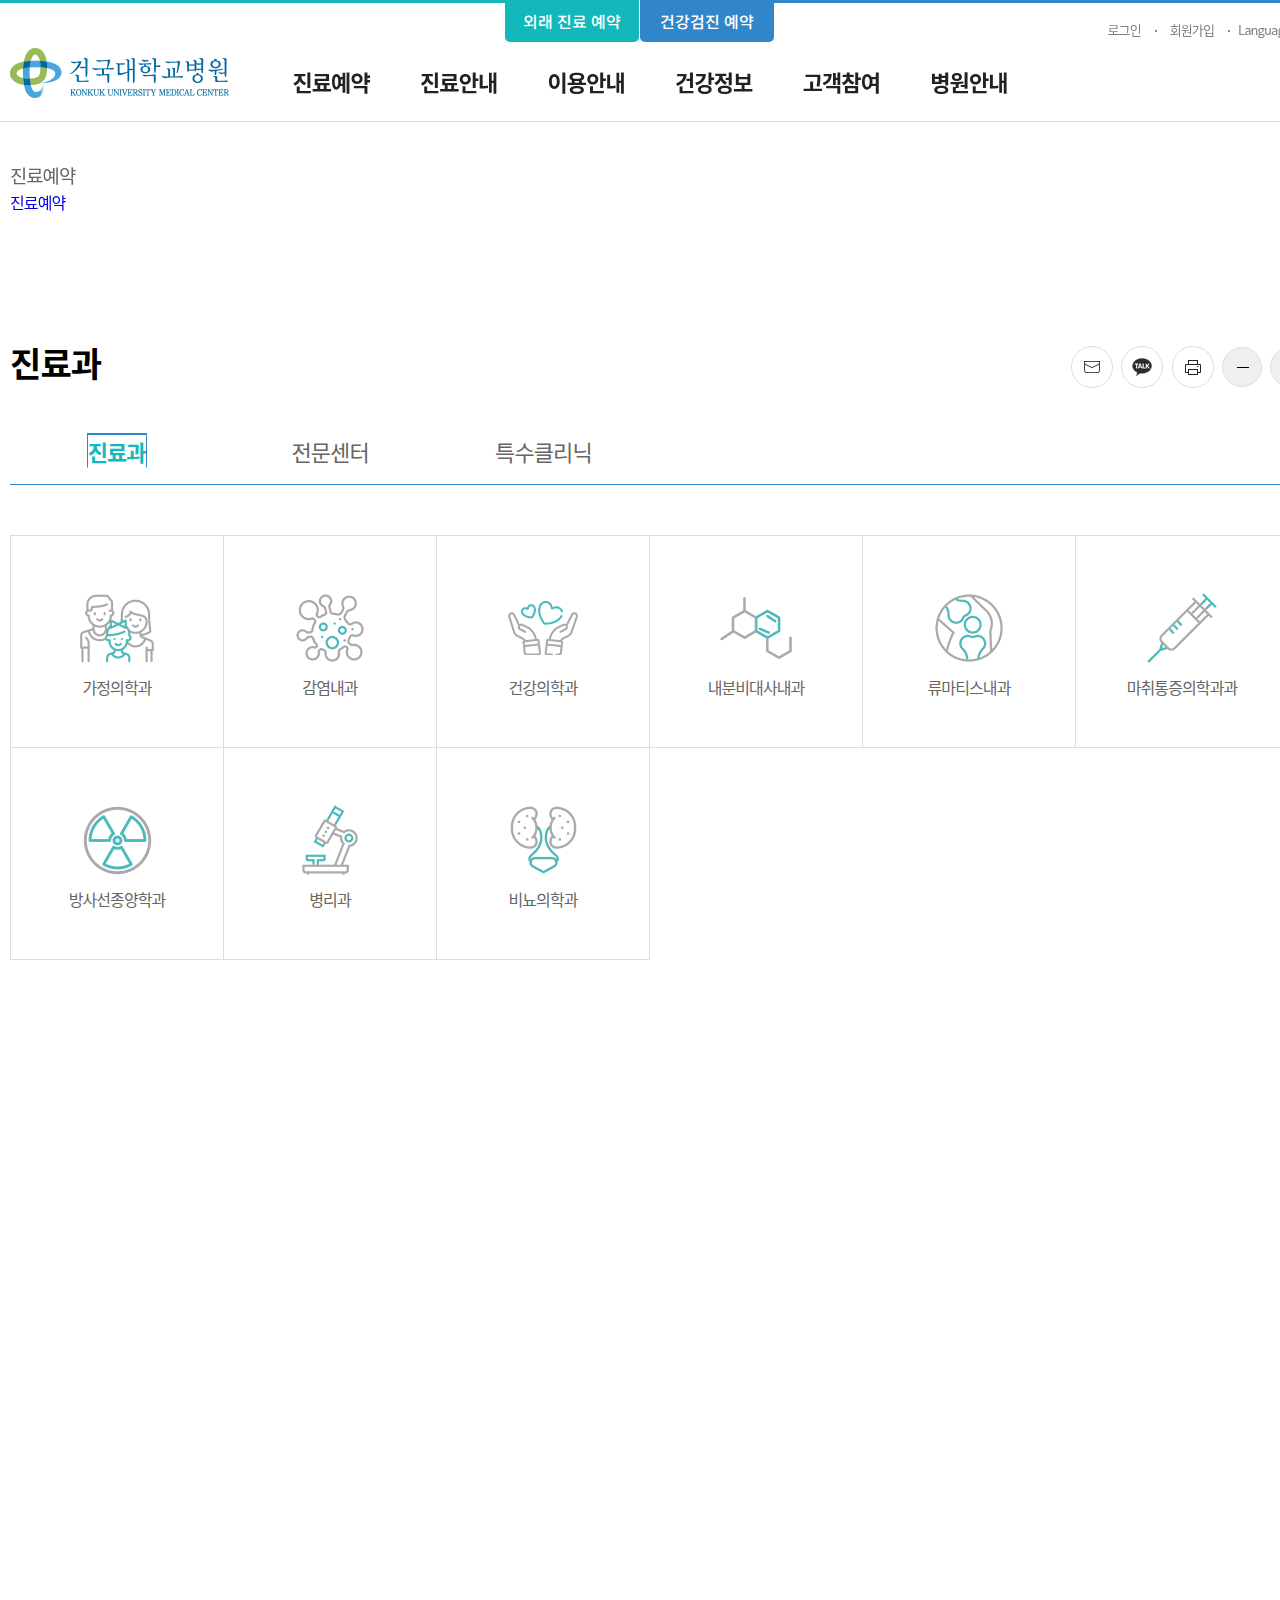
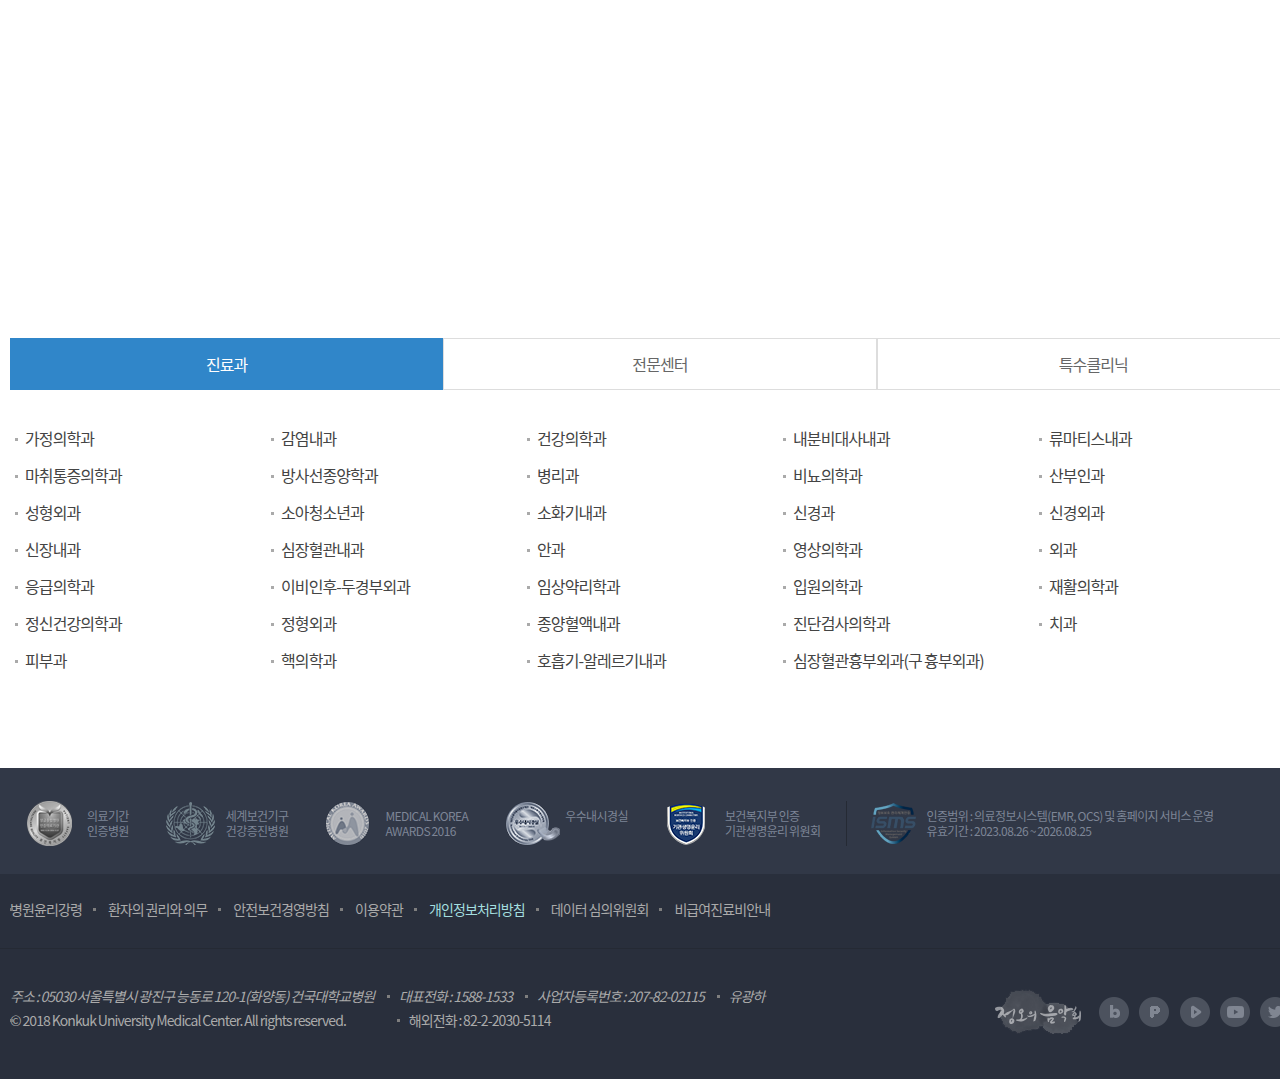
==== List.html @ d21f50d8 "Initial commit" ====
<!DOCTYPE html>
<html lang="en">
  <head>
    <meta charset="UTF-8" />
    <meta name="viewport" content="width=device-width, initial-scale=1.0" />
    <title>건국대학교 병원-포폴</title>
    <link
      rel="stylesheet"
      href="https://cdn.jsdelivr.net/npm/swiper@11/swiper-bundle.min.css"
    />
    <link rel="stylesheet" href="./css/style.css" />
    <link rel="stylesheet" href="./css/icon_position.css" />
  </head>
  <body>
    <div id="wrap">
      <header id="header">
        <div class="top-left">
          <button type="button" class="top-btn1">외래 진료 예약</button>
        </div>
        <div class="top-right">
          <button type="button" class="top-btn2">건강검진 예약</button>
        </div>
        <div class="inner">
          <h1 class="logo">
            <a href="./index.html"
              ><img src="./img/logo.png" alt="건국대학교 병원 로고"
            /></a>
          </h1>
          <ul class="topmenu">
            <li><a href="#">로그인</a></li>
            <li><a href="#">회원가입</a></li>
            <li class="lang"><a href="#">Language</a></li>
          </ul>
          <nav id="gnb">
            <ul class="mainmenu">
              <li>
                <a href="#">진료예약</a>
                <!-- <div class="submenu">
                  <div class="inner">
                    <h3 class="menuName">진료예약</h3>
                    <div class="submenu-tabBtn"></div>
                    <div class="list">
                      <ul>
                        <li><a href="#">진료예약</a></li>
                      </ul>
                    </div>
                  </div>
                </div> -->
              </li>
              <li class="active">
                <a href="./List.html">진료안내</a>
                <!-- <div class="submenu">
                  <div class="inner">
                    <h3 class="menuName">진료안내</h3>
                      <ul class="submenu-tabBtn">
                        <li class="active"><a href="#">진료과</a></li>
                        <li><a href="#">전문센터</a></li>
                        <li><a href="#">특수클리닉</a></li>
                      </ul>
                    <div class="list">
                    </div>
                  </div>
                </div></li> -->
              </li>
              <li><a href="#">이용안내</a></li>
              <li><a href="#">건강정보</a></li>
              <li><a href="#">고객참여</a></li>
              <li><a href="#">병원안내</a></li>
            </ul>
          </nav>
        </div>
        <div class="submenu01">
          <div class="inner">
            <h3>진료예약</h3>
            <div class="submenu-tabBtn"></div>
            <ul>
              <li><a href="#">진료예약</a></li>
            </ul>
          </div>
        </div>
      </header>
      <div id="section">
        <div class="menuBtn">
          <a href="#" class="email">메일</a>
          <a href="#" class="kakao">카카오</a>
          <a href="#" class="print">프린트</a>
          <span class="zoomout">
            <button type="button" class="zoom-button">화면축소</button>
          </span>
          <span class="zoomin">
            <button type="button" class="zoom-button right">화면확대</button>
          </span>
        </div>
        <div class="head">
          <h2>진료과</h2>
        </div>
        <ul class="tab-menu">
          <li><a href="#" class="active">진료과</a></li>
          <li><a href="#">전문센터</a></li>
          <li><a href="#">특수클리닉</a></li>
        </ul>
        <div id="tab-wrap">
          <section class="part-list">
            <div class="medical">
              <img src="./img/list-html/img01.png" alt="가정의학과" />
              <span>가정의학과</span>
              <div class="descr">
                <em>가정의학과</em>
                <ul>
                  <li><a href="#">소개</a></li>
                  <li><a href="#">의료진</a></li>
                  <li><a href="#">위치</a></li>
                </ul>
              </div>
            </div>
            <div class="medical">
              <img src="./img/list-html/img02.png" alt="감염내과" />
              <span>감염내과</span>
              <div class="descr">
                <em>감염내과</em>
                <ul>
                  <li><a href="#">소개</a></li>
                  <li><a href="#">의료진</a></li>
                  <li><a href="#">위치</a></li>
                </ul>
              </div>
            </div>
            <div class="medical">
              <img src="./img/list-html/img03.png" alt="건강의학과" />
              <span>건강의학과</span>
              <div class="descr">
                <em>건강의학과</em>
                <ul>
                  <li><a href="#">소개</a></li>
                  <li><a href="#">의료진</a></li>
                  <li><a href="#">위치</a></li>
                </ul>
              </div>
            </div>
            <div class="medical">
              <img src="./img/list-html/img04.png" alt="내분비대사내과" />
              <span>내분비대사내과</span>
              <div class="descr">
                <em>내분비대사내과</em>
                <ul>
                  <li><a href="#">소개</a></li>
                  <li><a href="#">의료진</a></li>
                  <li><a href="#">위치</a></li>
                </ul>
              </div>
            </div>
            <div class="medical">
              <img src="./img/list-html/img05.png" alt="류마티스내과" />
              <span>류마티스내과</span>
              <div class="descr">
                <em>류마티스내과</em>
                <ul>
                  <li><a href="#">소개</a></li>
                  <li><a href="#">의료진</a></li>
                  <li><a href="#">위치</a></li>
                </ul>
              </div>
            </div>
            <div class="medical">
              <img src="./img/list-html/img06.png" alt="마취통증의학과과" />
              <span>마취통증의학과과</span>
              <div class="descr">
                <em>마취통증의학과과</em>
                <ul>
                  <li><a href="#">소개</a></li>
                  <li><a href="#">의료진</a></li>
                  <li><a href="#">위치</a></li>
                </ul>
              </div>
            </div>
            <div class="medical">
              <img src="./img/list-html/img07.png" alt="방사선종양학과" />
              <span>방사선종양학과</span>
              <div class="descr">
                <em>방사선종양학과</em>
                <ul>
                  <li><a href="#">소개</a></li>
                  <li><a href="#">의료진</a></li>
                  <li><a href="#">위치</a></li>
                </ul>
              </div>
            </div>
            <div class="medical">
              <img src="./img/list-html/img08.png" alt="병리과" />
              <span>병리과</span>
              <div class="descr">
                <em>병리과</em>
                <ul>
                  <li><a href="#">소개</a></li>
                  <li><a href="#">의료진</a></li>
                  <li><a href="#">위치</a></li>
                </ul>
              </div>
            </div>
            <div class="medical">
              <img src="./img/list-html/img09.png" alt="비뇨의학과" />
              <span>비뇨의학과</span>
              <div class="descr">
                <em>비뇨의학과</em>
                <ul>
                  <li><a href="#">소개</a></li>
                  <li><a href="#">의료진</a></li>
                  <li><a href="#">위치</a></li>
                </ul>
              </div>
            </div>
          </section>
        </div>
      </div>
      <footer id="footer">
        <div class="footer-menu">
          <div class="inner">
            <ul class="tab-menu">
              <li><a href="#" class="active">진료과</a></li>
              <li><a href="#">전문센터</a></li>
              <li><a href="#">특수클리닉</a></li>
            </ul>
            <div id="section-wrap">
              <section class="tab-list">
                <ul>
                  <li><a href="#">가정의학과</a></li>
                  <li><a href="#">감염내과</a></li>
                  <li><a href="#">건강의학과</a></li>
                  <li><a href="#">내분비대사내과</a></li>
                  <li><a href="#">류마티스내과</a></li>
                  <li><a href="#">마취통증의학과</a></li>
                  <li><a href="#">방사선종양학과</a></li>
                  <li><a href="#">병리과</a></li>
                  <li><a href="#">비뇨의학과</a></li>
                  <li><a href="#">산부인과</a></li>
                  <li><a href="#">성형외과</a></li>
                  <li><a href="#">소아청소년과</a></li>
                  <li><a href="#">소화기내과</a></li>
                  <li><a href="#">신경과</a></li>
                  <li><a href="#">신경외과</a></li>
                  <li><a href="#">신장내과</a></li>
                  <li><a href="#">심장혈관내과</a></li>
                  <li><a href="#">안과</a></li>
                  <li><a href="#">영상의학과</a></li>
                  <li><a href="#">외과</a></li>
                  <li><a href="#">응급의학과</a></li>
                  <li><a href="#">이비인후-두경부외과</a></li>
                  <li><a href="#">임상약리학과</a></li>
                  <li><a href="#">입원의학과</a></li>
                  <li><a href="#">재활의학과</a></li>
                  <li><a href="#">정신건강의학과</a></li>
                  <li><a href="#">정형외과</a></li>
                  <li><a href="#">종양혈액내과</a></li>
                  <li><a href="#">진단검사의학과</a></li>
                  <li><a href="#">치과</a></li>
                  <li><a href="#">피부과</a></li>
                  <li><a href="#">핵의학과</a></li>
                  <li><a href="#">호흡기-알레르기내과</a></li>
                  <li><a href="#">심장혈관흉부외과(구 흉부외과)</a></li>
                </ul>
              </section>
              <section class="tab-list">
                <ul>
                  <li><a href="#">간센터</a></li>
                  <li><a href="#">감마나이트센터</a></li>
                  <li><a href="#">갑산성암센터</a></li>
                  <li><a href="#">뇌졸중센터</a></li>
                  <li><a href="#">대동맥혈관센터</a></li>
                </ul>
              </section>
              <section class="tab-list">
                <ul>
                  <li><a href="#">건강노화클리닉</a></li>
                  <li><a href="#">관상동맥질환클리닉</a></li>
                  <li><a href="#">관절염클리닉</a></li>
                  <li><a href="#">관절초음파주사클리닉</a></li>
                  <li><a href="#">광역학암치료클리닉</a></li>
                </ul>
              </section>
            </div>
          </div>
        </div>
        <div class="footer-mark">
          <div class="inner">
            <ul>
              <li class="icon01">의료기간<br />인증병원</li>
              <li class="icon02">세계보건기구<br />건강증진병원</li>
              <li class="icon03">MEDICAL KOREA<br />AWARDS 2016</li>
              <li class="icon04">우수내시경실</li>
              <li class="icon05">보건복지부 인증<br />기관생명윤리 위원회</li>
              <li class="icon06">
                인증범위 : 의료정보시스템(EMR, OCS) 및 홈페이지 서비스 운영<br />유효기간
                : 2023.08.26 ~ 2026.08.25
              </li>
            </ul>
          </div>
        </div>
        <div class="footer-link">
          <div class="inner">
            <ul>
              <li><a href="#">병원윤리강령</a></li>
              <li><a href="#">환자의 권리와 의무</a></li>
              <li><a href="#">안전보건경영방침</a></li>
              <li><a href="#">이용약관</a></li>
              <li><a href="#">개인정보처리방침</a></li>
              <li><a href="#">데이터 심의위원회</a></li>
              <li><a href="#">비급여진료비안내</a></li>
            </ul>
            <div class="select-wrap">
              <div class="select-box"></div>
              <div class="select-box"></div>
            </div>
          </div>
        </div>
        <div class="footer-info">
          <div class="inner">
            <address>
              주소 : 05030 서울특별시 광진구 능동로 120-1(화양동) 건국대학교병원
              <p>대표전화 : 1588-1533</p>
              <p>사업자등록번호 : 207-82-02115</p>
              <p>유광하</p>
            </address>
            <p class="copy">
              © 2018 Konkuk University Medical Center. All rights reserved.
              <span>해외전화 : 82-2-2030-5114</span>
            </p>
            <ul class="sns-link">
              <li><a href="#" class="music"></a></li>
              <li class="sns-icon01"><a href="#"></a></li>
              <li class="sns-icon02"><a href="#"></a></li>
              <li class="sns-icon03"><a href="#"></a></li>
              <li class="sns-icon04"><a href="#"></a></li>
              <li class="sns-icon05"><a href="#"></a></li>
            </ul>
          </div>
        </div>
      </footer>
    </div>
    <script src="https://cdn.jsdelivr.net/npm/swiper@11/swiper-bundle.min.js"></script>
    <script src="./js/jquery_3.5.1.js"></script>
    <script src="./js/common.js"></script>
  </body>
</html>
---- css/style.css ----
@charset "UTF-8";
@import url("./icon_position.css");
@import url("https://fonts.googleapis.com/css2?family=Noto+Sans+KR:wght@100..900&display=swap");
/* 초기화값 */
* {
  margin: 0;
  padding: 0;
  font-family: "Noto Sans KR Light", "Noto Sans CJK KR", "Noto Sans KR",
    sans-serif;
  font-weight: 300;
}

body,
html {
  width: 100%;
  min-height: 100%;
}
body {
  color: #666;
  font-size: 16px;
  word-break: break-all;
  word-spacing: -0.5px;
  letter-spacing: -0.9px;
  background-color: #fff;
  font-family: "Noto Sans KR", "Malgun Gothic", "Dotum", sans-serif;
  line-height: 1.6;
  font-weight: 400;
  font-style: normal;
}
ul,
ol {
  list-style: none;
}
a {
  text-decoration: none;
}
/* 공통부분 */
/* 메인페이지 각 content마다 .inner 안 head */
.inner .head {
  margin-bottom: 54px;
  text-align: center;
}
.inner .head h2 {
  color: #000;
  font-size: 34px;
  font-weight: 600;
}
.inner .head p {
  margin-top: 7px;
  color: #444;
  font-size: 18px;
}
#wrap {
  padding-top: 121px;
}
/* #header */
#header {
  position: fixed;
  top: 0;
  left: 0;
  width: 100%;
  height: 121px;
  border-bottom: 1px solid #ddd;
  background-color: #fff;
  transition-duration: 0.1s;
  transition-timing-function: ease-in;
  z-index: 500;
}

/* #header.active {
  border-bottom: 1px solid #12b8ba;
} */

/* header 안 맨 위 버튼 부분 (top-left / right) */
#header .top-left {
  left: 0;
  border-color: #12b8ba;
  text-align: right;
  position: absolute;
  top: 0;
  width: 50%;
  margin-left: -1px;
  z-index: 1;
  border-top: 3px solid #12b8ba;
}
#header .top-right {
  right: 0;
  border-color: #3086c9;
  position: absolute;
  /* margin-right: -1px; */
  top: 0;
  width: 50%;
  z-index: 1;
  border-top: 3px solid #3086c9;
}
#header .top-left button {
  background-color: #12b8ba;
  color: #fff;
  font-family: "Noto Sans KR Medium", "Noto Sans KR", sans-serif;
  font-size: 16px;
  font-weight: 500;
  width: 134px;
  height: 42px;
  margin-top: -3px;
  border-radius: 0 0 5px 5px;
  border: none;
}
#header .top-right button {
  background-color: #3086c9;
  color: #fff;
  font-family: "Noto Sans KR Medium", "Noto Sans KR", sans-serif;
  font-size: 16px;
  font-weight: 500;
  width: 134px;
  height: 42px;
  margin-top: -3px;
  border-radius: 0 0 5px 5px;
  border: none;
}

/* #header .inner */
header .inner {
  position: relative;
  width: 1300px;
  height: 120px;
  margin: 0 auto;
  padding: 40px 10px 0;
  box-sizing: border-box;
}

.inner .logo {
  position: absolute;
  bottom: 10px;
  left: 10px;
  z-index: 1;
}

.inner ul.topmenu {
  position: absolute;
  top: 12px;
  right: 10px;
  z-index: 1;
}
.inner ul.topmenu li {
  float: left;
  position: relative;
  margin-left: 14px;
  padding-left: 15px;
}
.inner ul.topmenu li:first-child {
  margin-left: 0;
  padding-left: 0;
}
.inner ul.topmenu li:first-child:before {
  display: none;
}
.inner ul.topmenu li a {
  display: inline-block;
  height: 35px;
  color: gray;
  font-size: 13px;
  line-height: 35px;
}
.inner ul.topmenu li::before {
  content: "";
  position: absolute;
  width: 2px;
  height: 2px;
  background-color: #888;
  top: 18px;
  left: 0;
}
.inner ul.topmenu li.lang {
  padding-left: 10px;
}
.inner ul.topmenu li.lang > a:after {
  content: "";
  position: absolute;
  top: 18px;
  right: -15px;
  width: 7px;
  height: 5px;
  background: url("../img/header/language_icon.png") no-repeat -24px 0;
}

/* #gnb */
#gnb {
  position: relative;
  height: 80px;
  padding: 0 220px;
}
#gnb ul.mainmenu {
  text-align: center;
  height: 100%;
}
#gnb ul.mainmenu > li {
  display: inline-block;
  margin: 14px;
}
#gnb ul.mainmenu > li > a {
  color: #222;
  font-size: 22px;
  font-weight: 600;
  display: inline-block;
  padding: 10px;
}

/* 
#gnb .submenu .inner .list {
  float: left;
  position: relative;
  width: 209px;
  height: 96px;
}
#gnb .list > ul {
  margin: 25px 20px;
  height: 26px;
}
#gnb .list > ul:first-child {
  margin-top: 45px;
}
#gnb .list > ul > li > a {
  color: #222;
  font-size: 18px;
  font-weight: 600;
}
#gnb .list:before {
  content: "";
  position: absolute;
  top: 50px;
  bottom: 0;
  left: 0;
  width: 1px;
  background-color: #ddd;
}
#gnb .submenu-tabBtn {
  position: absolute;
  top: 163px;
  left: 0;
  z-index: 1;
  width: 160px;
}
#gnb .submenu-tabBtn li {
  margin-top: 14px;
}
#gnb .submenu-tabBtn li a {
  color: #888;
  font-size: 18px;
  font-weight: 500;
  display: block;
  height: 40px;
  padding: 0 20px;
  line-height: 40px;
  transition: all 0.2s;
}
#gnb .submenu-tabBtn li.active a {
  color: #fff;
  background-color: #12b8ba;
}

#gnb ul.mainmenu > li.active .submenu {
  display: block;
  border-bottom: 2px solid #12b8ba;
}
#gnb ul.mainmenu > li .submenu {
  display: none;
} */

/* gnb 안 submenu 디자인 */
.submenu-wrap {
  position: absolute;
  left: 0;
  width: 100%;
  display: none;
  z-index: 100;
}
.submenu-wrap .inner {
  width: 1300px;
  margin: 0 auto;
}

.submenu-wrap .inner .submenu {
  overflow: hidden;
}
.submenu-wrap .inner .submenu h3 {
  float: left;
  color: #12b8ba;
  font-size: 32px;
  font-weight: 700;
  width: 250px;
  box-sizing: border-box;
}

.submenu-wrap .inner .submenu .des {
  float: left;
  width: calc(100% - 250px);
  box-sizing: border-box;
  border-left: 1px solid #e4e4e4;
  line-height: 2.7;
}

.submenu-wrap .inner .submenu .des ul li {
  margin-left: 20px;
}
.submenu-wrap .inner .submenu .des ul li a {
  color: #222;
  font-size: 18px;
  font-weight: 600;
}
/* 진료 안내 서브메뉴 */
.submenu-wrap .inner .submenu.sec .des > ul > li {
  float: left;
  position: relative;
  line-height: 2.7;
  width: 20%;
}
.submenu-wrap .inner .submenu.sec .des > ul > li::before {
  content: '';
  position: absolute;
  top: 20px;
  left: -15px;
  width: 3px;
  height: 3px;
  border-radius: 50%;
  background-color: #71d4d6;
}
.submenu-wrap .inner .submenu.sec .des > ul > li > a {
  color: rgb(136, 136, 136);
  font-size: 16px;
  font-weight: 400;
}
.submenu-wrap .inner .submenu h3 {
  float: left;
  color: #12b8ba;
  font-size: 32px;
  font-weight: 700;
  width: 150px;
  box-sizing: border-box;
}
.submenu-wrap .inner .submenu.sec .des {
  float: left;
  width: calc(100% - 150px);
  box-sizing: border-box;
  border-left: 1px solid #e4e4e4;
  line-height: 2.7;
}
.submenu-wrap .inner .submenu.sec .des .submenu-cont {
  height: 342px;
  float: right;
  position: relative;
  width: 209px;
  border-left: 1px solid #e4e4e4;
}

/* 진료안내 오른쪽 서브메뉴 or 이용안내 서브메뉴 */
.submenu-wrap .inner .submenu .des .submenu-cont {
  height: 342px;
  float: left;
  position: relative;
  width: 209px;
  border-left: 1px solid #e4e4e4;
}
.submenu-wrap .inner .submenu .des .submenu-cont > ul {
  margin-left: 20px;
}
.submenu-wrap .inner .submenu .des .submenu-cont ul > li{
  margin-left: 0;
}
.submenu-wrap .inner .submenu .des .submenu-cont > ul > li > ul > li {
margin-top: -10px;
}
.submenu-wrap .inner .submenu .des .submenu-cont > ul > li > ul > li > a{
  color: #888;
  font-size: 15px;
  font-weight: 400;
}

/* #slider */
#slider {
  max-width: 1720px;
  height: 640px;
  margin: 0 auto;
  background-color: wheat;
}

.mainvideo{
  position: relative;
  height: 640px;
}

.mainvideo video {
  position: absolute;  
  right: 0;
  bottom: 0;
  min-width: 100%; 
  min-height: 100%;
}

/* #slider .sub-menu */
#slider .sub-menu {  
  width: 100%;
  height: 80px;
  background-color: #12b8ba;
}
#slider .sub-menu ul {
  width: 1300px;
  margin: 0 auto;
}
#slider .sub-menu ul li {
  float: left;
  position: relative;
}
#slider .sub-menu ul li a {
  display: block;
  width: calc(1300px / 4);
  height: 80px;
  line-height: 80px;
  color: #fff;
  font-size: 22px;
  text-align: center;
}
#slider .sub-menu ul li a::before {
  content: "";
  display: inline-block;
  overflow: hidden;
  vertical-align: middle;
  width: 48px;
  height: 40px;
  margin-right: 8px;
  background: url("../img/main-banner/spr_icon_main.png") no-repeat;
}

#slider .sub-menu ul li:after {
  content: "";
  position: absolute;
  top: 25px;
  left: 0;
  width: 1px;
  height: 30px;
  background: #71d4d6;
}
#slider .sub-menu ul li:first-child:after {
  display: none;
}

/* #content01 */
#content {
  margin-top: 100px;
  padding: 60px 0;
}
#content .inner {
  width: 1300px;
  margin: 0 auto;
  padding: 0 10px;
}
/* #content .inner */
#content .inner .box-wrap {
  width: 1280px;
  height: 360px;
  margin-bottom: 25px;
}
#content .inner .box-wrap .box {
  width: 410px;
  height: 360px;
  padding: 24px 60px 0;
  box-sizing: border-box;
  border: 1px solid #ddd;
  text-align: center;
  float: left;
  position: relative;
  margin-left: 25px;
  border-top: 2px solid #12b8ba;
}
#content .inner .box-wrap:first-child .box {
  border-top: 2px solid #3086c9;
}
#content .inner .box-wrap .box:first-child {
  margin-left: 0;
}
#content .inner .box-wrap .box h2 {
  color: #000;
  font-size: 24px;
  font-weight: 700;
}
#content .inner .box-wrap .box h2:before {
  content: "";
  display: block;
  width: 80px;
  height: 80px;
  margin: 0 auto 8px;
  background: url("../img/content01/icon.png") no-repeat;
}
#content .inner .box-wrap .box h2:after {
  content: "";
  display: block;
  width: 15px;
  height: 1px;
  margin: 8px auto;
  background-color: #3086c9;
}
#content .inner .box-wrap .box p {
  margin-bottom: 25px;
  color: #444;
}
#content .inner .box-wrap .box .form {
  position: relative;
  padding-right: 90px;
}

/* .box-wrap.bottom  */
#content .inner .box-wrap.bottom {
  height: 310px;
  margin-bottom: 0;
}
#content .inner .box-wrap.bottom .box {
  height: 310px;
}

/* 공통 버튼 영역 */
.button {
  border: 1px solid #254069;
  display: inline-block;
  vertical-align: middle;
  min-width: 90px;
  height: 40px;
  margin: 0 3px;
  padding: 0 20px;
  border-radius: 3px;
  color: #254069;
  font-size: 16px;
  text-align: center;
  line-height: 38px;
  cursor: pointer;
  background-color: #fff;
}

/* 버튼 영역 */
.btnwrap {
  margin-top: 18px;
}

.btnwrap .btn-T .button {
  min-width: 140px;
  padding: 0;
  margin: 0;
  margin-left: 2px;
}

.btnwrap .btn-B {
  margin-top: 10px;
}
.btnwrap .btn-B .button {
  min-width: 288px;
  border-color: #3086c9;
  background-color: #3086c9;
  color: #fff;
  padding: 0;
}

.box p.num {
  width: 288px;
  color: #000;
  font-size: 22px;
  font-weight: 400;
  margin: -12px auto 0;
  text-align: center;
  line-height: 1.55;
}
.box p.num em {
  margin-right: 9px;
  font-size: 20px;
  color: #000;
}

/* #content2 */
#content2 {
  padding: 50px 0 60px;
  background-color: #23507b;
  width: 100%;
  height: 620px;
  box-sizing: border-box;
}

#content2 .inner {
  width: 1300px;
  height: 510px;
  margin: 0 auto;
  padding: 0 10px;
}
#content2 .inner .head {
  margin-bottom: 37px;
  text-align: center;
}
#content2 .inner .head h2 {
  color: #fff;
  font-size: 34px;
  font-weight: 500;
}
#content2 .inner .head p {
  color: #fff;
  font-size: 18px;
  margin-top: 7px;
}
/* #content2 검색창 */
#content2 .inner .form {
  position: relative;
  width: 870px;
  margin: 0 auto 40px;
}
#content2 .inner .form legend {
  display: none;
}
#content2 .inner .form fieldset {
  position: relative;
  padding-right: 70px;
  border-radius: 3px;
  background-color: #fff;
  height: 60px;
  border: none;
}
#content2 .inner .form input {
  width: 100%;
  height: 60px;
  padding: 0 19px;
  border: 0;
  color: #666;
  font-size: 18px;
  line-height: 60px;
}
#content2 .inner .form button {
  overflow: hidden;
  position: absolute;
  top: 0;
  right: 0;
  width: 70px;
  height: 60px;
  text-indent: -9999px;
  background: url("../img/content2/spr_button.png") no-repeat 0 0;
  border: none;
}
/* #content2 .inner */
#content2 .inner .box-wrap {
  width: 100%;
  height: 290px;
  overflow: hidden;
}
#content2 .inner .box-wrap .box {
  float: left;
  width: 301px;
  height: 290px;
  border-radius: 3px;
  color: #aaa;
  text-align: center;
  background-color: #12b8ba;
  margin-left: 25px;
}
#content2 .inner .box-wrap .box:first-child {
  margin-left: 0;
}
#content2 .inner .box-wrap h3 {
  color: #fff;
  font-size: 24px;
  font-weight: 500;
  margin-top: 50px;
}

#content2 .inner .box-wrap p {
  margin-top: 10px;
  color: #fff;
  line-height: 1.5;
}
#content2 .inner .box-wrap h3:before {
  content: "";
  display: block;
  width: 90px;
  height: 90px;
  margin: 0 auto 8px;
  background: url("../img/content2/spr_icon_main.png") no-repeat;
}
/* .box-wrap.bg */
#content2 .inner .box-wrap .box.bg {
  background-color: #3086c9;
}

/* #news */
#news {
  height: 748px;
  padding: 50px 0 94px;
}
#news .inner {
  width: 1300px;
  height: 600px;
  margin: 0 auto;
  padding: 0 10px;
}
/* #news ul.tab-menu */
#news ul.tab-menu {
  position: relative;
  margin-bottom: 30px;
  display: flex;
  height: 50px;
  width: 1280px;
}
#news ul.tab-menu li {
  width: 20%;
}
#news ul.tab-menu li a {
  display: block;
  border: 1px solid #ddd;
  height: 50px;
  line-height: 50px;
  color: #666;
  font-size: 16px;
  text-align: center;
}
#news ul.tab-menu li a.active {
  position: relative;
  z-index: 1;
  border-color: #12b8ba;
  background-color: #12b8ba;
  color: #fff;
  font-size: 16px;
  font-weight: 500;
}

/* tab-menu 내용 */
#section-wrap {
  width: 1280px;
  height: 410px;
}
#section-wrap .tab-cont {
  margin: -25px 0 0 -25px;
}
#section-wrap .tab-cont a {
  border: 1px solid #ddd;
  float: left;
  position: relative;
  width: 410px;
  height: 180px;
  margin: 25px 0 0 25px;
  padding: 28px;
  border-radius: 3px;
  box-sizing: border-box;
  transition: border, 0.5s;
}
#section-wrap .tab-cont a:hover {
  border: 3px solid #12b8ba;
  padding: 13px;
}
#section-wrap .tab-cont a span {
  color: #12b8ba;
  font-size: 14px;
  font-weight: 300;
}
#section-wrap .tab-cont a strong {
  font-size: 20px;
  font-weight: 700;
  color: #222;
  text-overflow: ellipsis;
  white-space: nowrap;
  overflow: hidden;
  display: block;
  margin: 13px 0 5px;
}
#section-wrap .tab-cont a p {
  color: #666;
  font-size: 16px;
  font-weight: 300;
  overflow: hidden;
  height: 48px;
}
#section-wrap section {
  display: none;
}
#section-wrap section.active {
  display: block;
}

/* swiper */
.swiper {
  width: 100%;
  height: 100%;
}
.swiper.middle-banner .swiper-wrapper {
  position: relative;
  top: 0px;
  left: 0px;
  height: 420px;
}
.swiper-slide {
  display: flex;
  justify-content: center;
  align-items: center;
}

.swiper-slide img {
  display: block;
  width: 100%;
  height: 100%;
  object-fit: cover;
}

/* swiper custom */
/* middle slider */
.middle-banner.swiper .swiper-horizontal > .swiper-pagination-bullets,
.middle-banner.swiper .swiper-pagination-bullets.swiper-pagination-horizontal {
  margin-bottom: 30px;
}
.middle-banner.swiper .swiper-horizontal > .swiper-pagination-bullets .swiper-pagination-bullet,
.middle-banner.swiper .swiper-pagination-horizontal.swiper-pagination-bullets
  .swiper-pagination-bullet {
  background-color: #fff;
  width: 12px;
  height: 12px;
}
.middle-banner.swiper .swiper-button-next,
.middle-banner.swiper .swiper-button-prev {
  color: #fff;
}
.middle-banner.swiper .swiper-button-next {
  right: 95px;
}
.middle-banner.swiper .swiper-button-prev {
  left: 95px;
}

/* health slider */
.health-banner.swiper{}

/* #health-info */
#health-info {
  padding: 53px 0 60px;
  background-color: #eee;
}
#health-info .inner {
  width: 1300px;
  height: 567px;
  margin: 0 auto;
  padding: 0 10px;
}
#health-info .inner .box-wrap {
  width: 1280px;
  height: 316px;
  overflow: hidden;
}
#health-info .inner .box-wrap .box {
  padding: 28px 30px 44px;
  border: 1px solid #ddd;
  border-top: 2px solid #12b8ba;
  background-color: #fff;
  width: 476px;
  height: 100%;
  box-sizing: border-box;
  float: left;
}
#health-info .inner .box-wrap .box:last-child {
  float: right;
  width: 778px;
}
#health-info .inner .box-wrap .box h3 {
  font-size: 24px;
  font-weight: 500;
  margin-bottom: 15px;
  color: #000;
}
/* .swiper.health {
  position: relative;
  padding: 0 30px;
  box-sizing: border-box;
  height: 190px;
}
.swiper.health .swiper-slide {
  width: 354px;
  height: 190px;
}
.swiper.health .swiper-slide a {
  color: #666;
  font-size: 15px;
  font-weight: 400;
  display: block;
  overflow: hidden;
  height: 190px;
  line-height: 1.47;
}
.swiper.health .swiper-slide img {
  float: left;
  margin: 0 20px 20px 0;
  width: 104px;
  height: 103px;
}
.swiper.health .swiper-slide strong {
  color: #000;
  font-size: 18px;
  font-weight: 500;
  display: block;
  margin-bottom: 10px;
} */

/* footer */
#footer {
  width: 100%;
  height: 801px;
}
/* .footer-menu */
.footer-menu {
  height: 490px;
  padding: 60px 0;
  box-sizing: border-box;
}
.footer-menu .inner {
  width: 1300px;
  margin: 0 auto;
  padding: 0 10px;
}

.footer-menu ul.tab-menu {
  position: relative;
  margin-bottom: 30px;
  display: flex;
}
.footer-menu ul.tab-menu li {
  width: 33.3333%;
}
.footer-menu ul.tab-menu li a {
  display: block;
  border: 1px solid #ddd;
  height: 50px;
  line-height: 50px;
  color: #666;
  font-size: 16px;
  text-align: center;
}
.footer-menu ul.tab-menu li a.active {
  position: relative;
  z-index: 1;
  border-color: #3086c9;
  background-color: #3086c9;
  color: #fff;
  font-size: 16px;
  font-weight: 500;
}
.footer-menu #section-wrap {
  width: 1280px;
  height: 287px;
  margin-top: 6px;
  padding-left: 15px;
  overflow: hidden;
}
.footer-menu #section-wrap li {
  float: left;
  position: relative;
  margin: 4px 0;

  line-height: 1.75;
  width: 20%;
}
.footer-menu #section-wrap li::before {
  content: "";
  position: absolute;
  top: 14px;
  left: -10px;
  width: 3px;
  height: 3px;
  background-color: #aaa;
}
.footer-menu #section-wrap li a {
  display: inline-block;
  border-bottom: 1px solid transparent;
  color: #444;
}
.footer-menu #section-wrap li a:hover {
  color: #3086c9;
  border-bottom-color: #3086c9;
}

/* .footer-mark */
.footer-mark {
  background-color: #313847;
}
.footer-mark .inner {
  width: 1371px;
  height: 106px;
  padding: 30px 0 26px;
  margin: 0 auto;
  box-sizing: border-box;
}
.footer-mark .inner ul {
  padding-left: 27px;
}
.footer-mark .inner ul li {
  float: left;
  position: relative;
  margin-left: 37px;
  padding: 10px 0 10px 60px;
  color: #7d8596;
  font-size: 12px;
  letter-spacing: -0.6px;
  line-height: 1.25;
}
.footer-mark .inner ul li.icon01 {
  margin-left: 0;
}
.footer-mark .inner ul li::before {
  content: "";
  overflow: hidden;
  position: absolute;
  top: 3px;
  left: 0;
  height: 45px;
  background: url("../img/footer-mark/spr_award_01.png") no-repeat;
}
.footer-mark .inner ul li.icon06 {
  margin-left: 26px;
  padding-left: 80px;
}
.footer-mark .inner ul li.icon06::after {
  content: "";
  position: absolute;
  top: 3px;
  left: 0;
  width: 1px;
  height: 45px;
  background-color: #252a34;
}
/* .footer-link */
.footer-link {
  background-color: #292f3c;
}
.footer-link .inner {
  width: 1300px;
  height: 75px;
  margin: 0 auto;
  padding: 20px 10px;
  border-bottom: 1px solid #252a34;
  box-sizing: border-box;
}
.footer-link .inner ul {
  float: left;
  padding: 2px 0;
}
.footer-link .inner ul li {
  float: left;
  position: relative;
  margin-left: 11px;
  padding-left: 15px;
}
.footer-link .inner ul li:first-child {
  margin-left: 0;
  padding-left: 0;
}
.footer-link .inner ul li a {
  color: #aaa;
  font-size: 14px;
}
.footer-link .inner ul li:before {
  content: "";
  position: absolute;
  top: 12px;
  left: 0;
  width: 3px;
  height: 3px;
  background-color: #7e7e7e;
}
.footer-link .inner ul li:nth-last-child(3) a {
  color: #a3dedf;
}
/* .footer-info */
.footer-info {
  background-color: #292f3c;
}
.footer-info .inner {
  position: relative;
  width: 1300px;
  height: 130px;
  padding: 36px 10px 55px;
  margin: 0 auto;
  box-sizing: border-box;
}
.footer-info .inner address {
  color: #aaa;
  font-size: 14px;
}
.footer-info .inner p {
  display: inline-block;
  position: relative;
  margin-left: 11px;
  padding-left: 12px;
}
.footer-info .inner p::before {
  content: "";
  position: absolute;
  top: 10px;
  left: 0;
  width: 3px;
  height: 3px;
  background-color: #7e7e7e;
}
.footer-info .inner p.copy {
  color: #aaa;
  font-size: 14px;
  margin-left: 0;
  padding-left: 0;
}
.footer-info .inner p.copy span {
  margin-left: 49px;
  display: inline-block;
  position: relative;
  padding-left: 12px;
}
.footer-info .inner p.copy span::before {
  content: "";
  position: absolute;
  top: 10px;
  left: 0;
  width: 3px;
  height: 3px;
  background-color: #7e7e7e;
}
/* .footer-info .sns-link */
.footer-info .inner ul.sns-link {
  position: absolute;
  top: 40px;
  right: 10px;
}
.footer-info .inner ul.sns-link li {
  display: inline-block;
  vertical-align: middle;
  margin-left: 8px;
}
.footer-info .inner ul.sns-link li:first-child {
  margin-left: 0;
}
.footer-info .inner ul.sns-link li a {
  color: transparent;
  display: block;
  width: 30px;
  height: 30px;
  background: url("../img/footer-info/spr_icon_sns.png") no-repeat;
}
.footer-info .inner ul.sns-link li a.music {
  width: 86px;
  height: 45px;
  margin-right: 8px;
  background: url("../img/footer-info/music.png") no-repeat;
  background-position: 0 -310px;
}
.footer-info .inner ul.sns-link li a.music:hover {
  background-position: 0 -261px;
}

/* list.html */
#section {
  position: relative;
  padding: 215px 10px 70px;
  width: 1300px;
  height: 1472px;
  margin: 0 auto;
}
#section .menuBtn {
  position: absolute;
  top: 225px;
  right: 10px;
  z-index: 10;
}
#section .menuBtn a {
  border: 1px solid #ddd;
  text-indent: -9999px;
  display: inline-block;
  position: relative;
  vertical-align: middle;
  width: 40px;
  height: 40px;
  margin-left: 6px;
  border-radius: 50%;
  background: url("../img/list-html/spr_button.png") no-repeat;
  background-color: #fff;
  transition: background-color 0.2s;
}
#section .menuBtn .kakao {
  display: inline-block;
  width: 40px;
  height: 40px;
  background: url("../img/list-html/kakao_off.png");
}
#section .menuBtn .kakao:hover {
  display: inline-block;
  width: 40px;
  height: 40px;
  background: url("../img/list-html/kakao_on.png");
}
#section .menuBtn span {
  display: inline-block;
  vertical-align: middle;
  margin-left: 6px;
}
#section .menuBtn span .zoom-button {
  border: 1px solid #ddd;
  text-indent: -9999px;
  display: inline-block;
  position: relative;
  vertical-align: middle;
  width: 40px;
  height: 40px;
  border-radius: 50%;
  transition: background-color 0.2s;
}
#section .menuBtn span .zoom-button::before {
  content: "";
  position: absolute;
  top: 50%;
  left: 50%;
  width: 12px;
  height: 1px;
  margin-left: -5px;
  background-color: #000;
}
#section .menuBtn span .zoom-button.right::after {
  content: "";
  position: absolute;
  top: 50%;
  left: 50%;
  width: 1px;
  height: 12px;
  margin-top: -5px;
  background-color: #000;
}
#section .zoom-button:hover {
  background-color: #292f3c;
}
/* head */
#section .head {
  max-width: 980px;
  margin-bottom: 30px;
}
#section .head h2 {
  color: #000;
  font-size: 34px;
  font-weight: 600;
  display: inline-block;
  margin: 0 10px 0 0;
}
#section ul.tab-menu {
  position: relative;
  margin-bottom: 30px;
  width: 1280px;
  height: 64px;
  border-bottom: 1px solid #3086c9;
}
#section ul.tab-menu li {
  position: relative;
  width: 16.67%;
  float: left;
  text-align: center;
}
#section ul.tab-menu li a {
  color: #666;
  font-size: 22px;
  font-weight: 500;
  line-height: 62px;
}
/* a가 액티브 됐을 때 li에 변화가 되야함 */
#section ul.tab-menu li a.active {
  border: 1px solid #3086c9;
  border-bottom: 1px solid #fff;
  background-color: #fff;
  border-top-width: 2px;
}
#section ul.tab-menu li a.active {
  color: #12b8ba;
  font-size: 22px;
  font-weight: 600;
}
#tab-wrap .part-list {
  margin: 51px 0 0 1px;
}
#tab-wrap .part-list .medical {
  overflow: hidden;
  float: left;
  position: relative;
  width: 214px;
  height: 213px;
  margin-top: -1px;
  margin-left: -1px;
  padding: 52px 10px 10px;
  border: 1px solid #ddd;
  text-align: center;
  box-sizing: border-box;
}
#tab-wrap .part-list .medical img {
  display: block;
  margin: 0 auto 7px;
}

#tab-wrap .part-list .medical .descr {
  position: absolute;
  top: 0;
  left: 0;
  width: 213px;
  height: 214px;
  background-color: #4f83b9;
  opacity: 0;
  z-index: 0;
}
#tab-wrap .part-list .medical .descr:hover {
  z-index: 1;
  opacity: 1;
  height: auto;
  min-height: 213px;
}
#tab-wrap .part-list .medical .descr em {
  color: #fff;
  font-size: 20px;
  font-weight: 500;
  display: block;
  overflow: hidden;
  position: absolute;
  bottom: 137px;
  width: 100%;
  max-height: 63px;
  padding: 0 10px;
  text-align: center;
  box-sizing: border-box;
}
#tab-wrap .part-list .medical .descr ul {
  margin: 93px auto 0;
  padding: 0 29px;
}
#tab-wrap .part-list .medical .descr ul::before {
  content: "";
  display: block;
  width: 20px;
  height: 1px;
  margin: 0 auto 11px;
  background-color: #fff;
}
#tab-wrap .part-list .medical .descr ul li {
  position: relative;
  float: left;
  width: 49%;
  margin: 1px 0;
  padding-right: 5px;
  padding-left: 11px;
  box-sizing: border-box;
}
#tab-wrap .part-list .medical .descr ul li::before {
  content: "";
  position: absolute;
  top: 14px;
  left: 0;
  width: 3px;
  height: 3px;
  background-color: #fff;
}
#tab-wrap .part-list .medical .descr ul li a {
  display: block;
  overflow: hidden;
  color: #fff;
  text-align: left;
  text-overflow: ellipsis;
  word-wrap: normal;
  white-space: nowrap;
}
---- css/icon_position.css ----
/* 메인 베너 안 서브메뉴 아이콘 위치 */
#slider .sub-menu ul li a.img-01:before {
  background-position: 5px 0;
}
#slider .sub-menu ul li a.img-02:before {
  background-position: -41px 0;
}
#slider .sub-menu ul li a.img-03:before {
  background-position: -90px 0;
}
#slider .sub-menu ul li a.img-04:before {
  background-position: -130px 0;
}

/* 베너 첫번째 박스들 안 아이콘 위치 */
#content .inner .box-wrap .box .icon01:before {
  background-position: 0 -42px;
}
#content .inner .box-wrap .box .icon02:before {
  background-position: -80px -42px;
}
#content .inner .box-wrap .box .icon03:before {
  background-position: -163px -42px;
}
#content .inner .box-wrap .box .icon04:before {
  background-position: -244px -42px;
}
#content .inner .box-wrap .box .icon05:before {
  background-position: -330px -42px;
}
#content .inner .box-wrap .box .icon06:before {
  background-position: -410px -42px;
}

/* 진료과/의료진 검색 배너 안 아이콘 위치 */
#content2 .inner .box-wrap .icon01:before {
  background-position: 0 -120px;
}
#content2 .inner .box-wrap .icon02:before {
  background-position: -96px -120px;
}
#content2 .inner .box-wrap .icon03:before {
  background-position: -185px -120px;
}
#content2 .inner .box-wrap .icon04:before {
  background-position: -276px -120px;
}

/* footer mark 안에 icon 위치 */

.footer-mark .inner ul li.icon01::before {
  width: 45px;
  background-position: 0 0;
}
.footer-mark .inner ul li.icon02::before {
  width: 49px;
  background-position: -47px 0;
}
.footer-mark .inner ul li.icon03::before {
  width: 45px;
  background-position: -149px 0;
}
.footer-mark .inner ul li.icon04::before {
  width: 55px;
  background-position: -196px 0;
}
.footer-mark .inner ul li.icon05::before {
  width: 55px;
  background-position: -300px 0;
}
.footer-mark .inner ul li.icon06::before {
  left: 25px;
  width: 45px;
  background-position: -254px 0;
}

/* footer-info sns-link icon */
.footer-info .inner ul.sns-link li.sns-icon01 a {
  background-position: 0 -32px;
}
.footer-info .inner ul.sns-link li.sns-icon02 a {
  background-position: -32px -32px;
}
.footer-info .inner ul.sns-link li.sns-icon03 a {
  background-position: -64px -32px;
}
.footer-info .inner ul.sns-link li.sns-icon04 a {
  background-position: -128px -32px;
}
.footer-info .inner ul.sns-link li.sns-icon05 a {
  background-position: -96px -32px;
}
.footer-info .inner ul.sns-link li.sns-icon01:hover a {
  background-position: 0 0;
}
.footer-info .inner ul.sns-link li.sns-icon02:hover a {
  background-position: -32px 0;
}
.footer-info .inner ul.sns-link li.sns-icon03:hover a {
  background-position: -64px 0;
}
.footer-info .inner ul.sns-link li.sns-icon04:hover a {
  background-position: -128px 0;
}
.footer-info .inner ul.sns-link li.sns-icon05:hover a {
  background-position: -96px 0;
}

/* list.html */
#section .menuBtn .email {
  background-position: 0 -102px;
}
#section .menuBtn .print {
  background-position: -84px -102px;
}
#section .menuBtn .email:hover {
  background-position: 0 -229px;
  background-color: #292f3c;
}
#section .menuBtn .print:hover {
  background-position: -84px -229px;
  background-color: #292f3c;
}
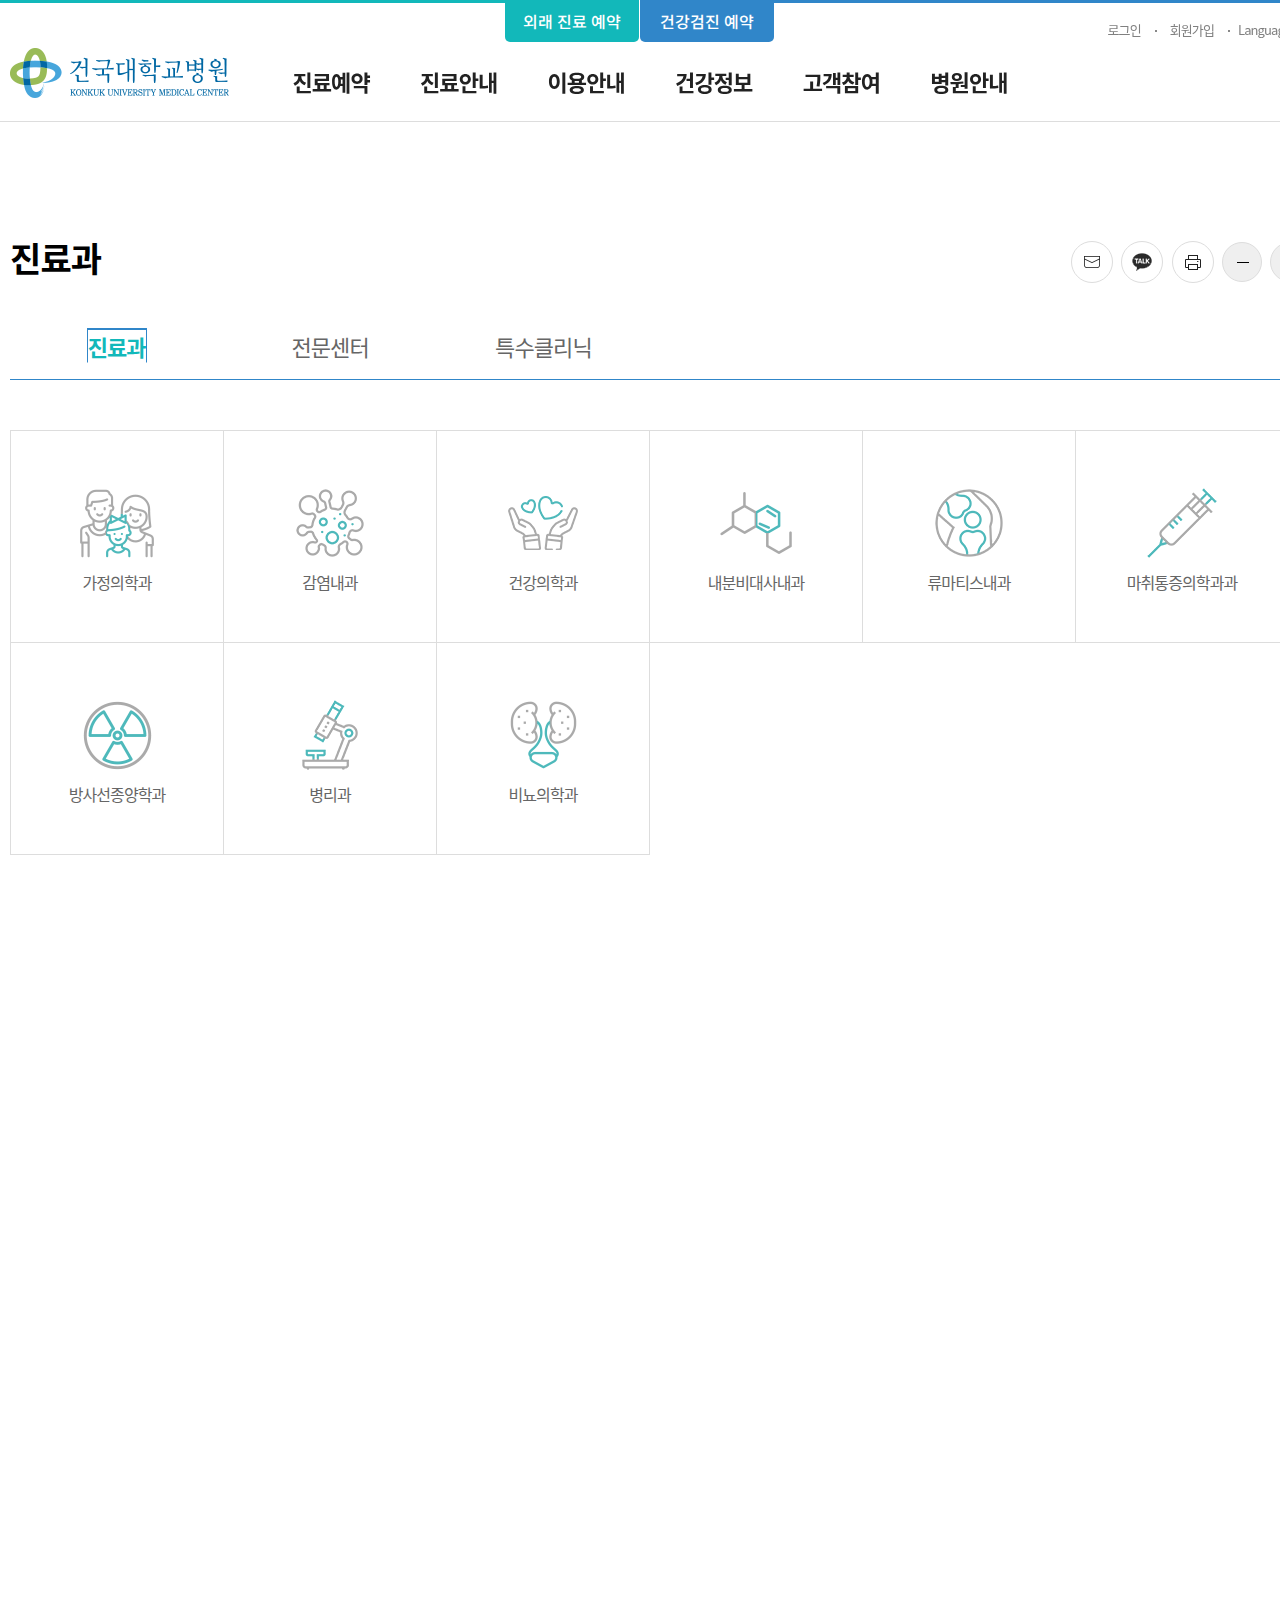
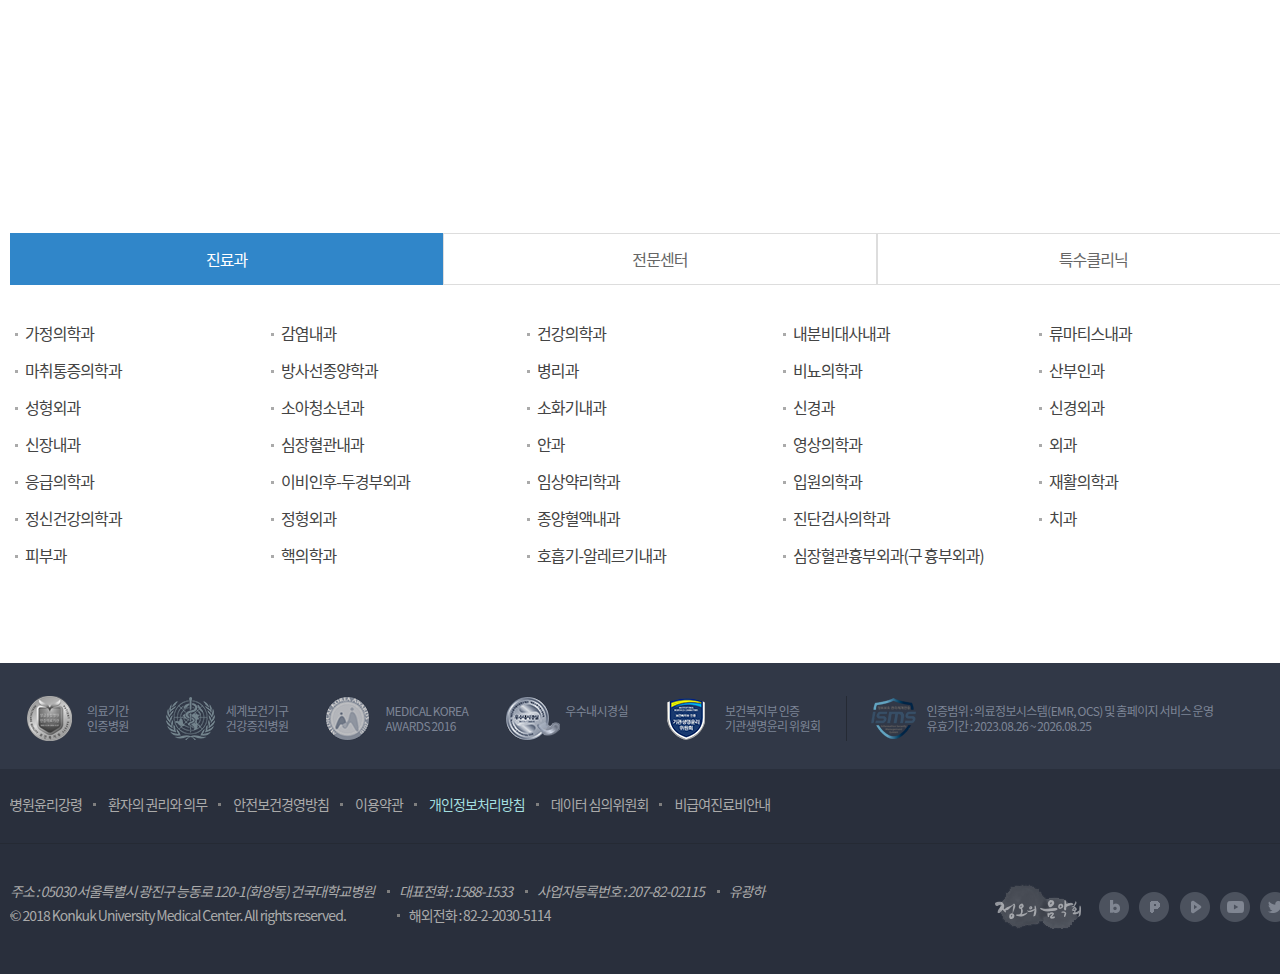
==== commit 18002f11: "gnb 드롭다운메뉴 서브메뉴 완성" ====
--- a/List.html
+++ b/List.html
@@ -35,48 +35,381 @@
             <ul class="mainmenu">
               <li>
                 <a href="#">진료예약</a>
-                <!-- <div class="submenu">
+                <div class="submenu-wrap" data-height="250">
                   <div class="inner">
-                    <h3 class="menuName">진료예약</h3>
-                    <div class="submenu-tabBtn"></div>
-                    <div class="list">
-                      <ul>
-                        <li><a href="#">진료예약</a></li>
-                      </ul>
+                    <div class="submenu">
+                      <h3>진료예약</h3>
+                      <div class="des">
+                        <ul>
+                          <li><a href="#">진료예약</a></li>
+                        </ul>
+                      </div>
                     </div>
                   </div>
-                </div> -->
+                </div>
               </li>
-              <li class="active">
+              <li>
                 <a href="./List.html">진료안내</a>
-                <!-- <div class="submenu">
+                <div class="submenu-wrap" data-height="600">
                   <div class="inner">
-                    <h3 class="menuName">진료안내</h3>
-                      <ul class="submenu-tabBtn">
-                        <li class="active"><a href="#">진료과</a></li>
-                        <li><a href="#">전문센터</a></li>
-                        <li><a href="#">특수클리닉</a></li>
-                      </ul>
-                    <div class="list">
+                    <div class="submenu sec">
+                      <h3>진료안내</h3>
+                      <div class="des">
+                        <ul>
+                          <li><a href="#">가정의학과</a></li>
+                          <li><a href="#">감염내과</a></li>
+                          <li><a href="#">건강의학과</a></li>
+                          <li><a href="#">내분비대사내과</a></li>
+                          <li><a href="#">류마티스내과</a></li>
+                          <li><a href="#">마취통증의학과</a></li>
+                          <li><a href="#">방사선종양학과</a></li>
+                          <li><a href="#">병리과</a></li>
+                          <li><a href="#">비뇨의학과</a></li>
+                          <li><a href="#">산부인과</a></li>
+                          <li><a href="#">성형외과</a></li>
+                          <li><a href="#">소아청소년과</a></li>
+                          <li><a href="#">소화기내과</a></li>
+                          <li><a href="#">신경과</a></li>
+                          <li><a href="#">신경외과</a></li>
+                          <li><a href="#">신장내과</a></li>
+                          <li><a href="#">심장혈관내과</a></li>
+                          <li><a href="#">안과</a></li>
+                          <li><a href="#">영상의학과</a></li>
+                          <li><a href="#">외과</a></li>
+                          <li><a href="#">응급의학과</a></li>
+                          <li><a href="#">이비인후-두경부외과</a></li>
+                          <li><a href="#">임상약리학과</a></li>
+                          <li><a href="#">입원의학과</a></li>
+                          <li><a href="#">재활의학과</a></li>
+                          <li><a href="#">정신건강의학과</a></li>
+                          <li><a href="#">정형외과</a></li>
+                          <li><a href="#">종양혈액내과</a></li>
+                          <li><a href="#">진단검사의학과</a></li>
+                          <li><a href="#">치과</a></li>
+                          <li><a href="#">피부과</a></li>
+                          <li><a href="#">핵의학과</a></li>
+                          <li><a href="#">호흡기-알레르기내과</a></li>
+                          <li><a href="#">심장혈관흉부외과(구 흉부외과)</a></li>
+                        </ul>
+                      </div>
+                      <div class="submenu-cont">
+                        <ul>
+                          <li><a href="#">외래진료안내</a>
+                            <ul>
+                              <li><a href="#">예약안내</a></li>
+                              <li><a href="#">비급여진료비 안내</a></li>
+                              <li><a href="#">재외동포 진료안내</a></li>
+                              <li><a href="#">진료협력센터 초진예약</a></li>
+                            </ul>
+                          </li>
+                        </ul>
+                        <ul>
+                          <li><a href="#">입원/퇴원안내</a>
+                            <ul>
+                              <li><a href="#">입원절차</a></li>
+                              <li><a href="#">입원생활안내 동영상</a></li>
+                              <li><a href="#">퇴원절차차</a></li>
+                            </ul>
+                          </li>
+                        </ul>
+                        <ul>
+                          <li><a href="#">채혈실 이용안내</a></li>
+                        </ul>
+                        <ul>
+                          <li><a href="#">응급진료안내</a></li>
+                        </ul>
+                      </div>
                     </div>
                   </div>
-                </div></li> -->
+                </div>
               </li>
-              <li><a href="#">이용안내</a></li>
-              <li><a href="#">건강정보</a></li>
-              <li><a href="#">고객참여</a></li>
-              <li><a href="#">병원안내</a></li>
-            </ul>
+              <li>
+                <a href="#">이용안내</a>
+                <div class="submenu-wrap" data-height="550">
+                  <div class="inner">
+                    <div class="submenu thi">
+                      <h3>이용안내</h3>
+                      <div class="des">
+                        <div class="submenu-cont">
+                          <ul>
+                            <li><a href="#">위치안내</a>
+                              <ul>
+                                <li><a href="#">오시는길</a></li>
+                                <li><a href="#">주차안내</a></li>
+                                <li><a href="#">둘러보기</a></li>
+                              </ul>
+                            </li>
+                          </ul>
+                          <ul>
+                            <li><a href="#">편의시설</a>
+                              <ul>
+                                <li><a href="#">원내 편의시설</a></li>
+                                <li><a href="#">주변 편의시설</a></li>
+                              </ul>
+                            </li>
+                          </ul>
+                        </div>
+                        <div class="submenu-cont">
+                          <ul>
+                            <li><a href="#">신청/발급안내</a>
+                              <ul>
+                                <li><a href="#">진료의뢰서</a></li>
+                                <li><a href="#">진단서발급</a></li>
+                                <li><a href="#">처방전</a></li>
+                                <li><a href="#">진료비계산서</a></li>
+                                <li><a href="#">의무기록/영상 사본발급</a></li>
+                                <li><a href="#">병리자료(슬라이드) 발급</a></li>
+                              </ul>
+                            </li>
+                          </ul>
+                        </div>
+                        <div class="submenu-cont">
+                          <ul>
+                            <li><a href="#">병문안 안내</a></li>
+                          </ul>
+                          <ul>
+                            <li><a href="#">전화번호 안내</a></li>
+                          </ul>
+                          <ul>
+                            <li><a href="#">간호·간병 통합서비스 안내</a></li>
+                          </ul>
+                          <ul>
+                            <li><a href="#">온라인증명서발급</a></li>
+                          </ul>
+                        </div>
+                      </div>
+                      <div class="phoneNum">
+                        <em>건국대학교병원 전화번호 안내</em>
+                        <dl>
+                          <dt>대표전화번호</dt>
+                          <dd>1588-1533, 1800-1533</dd>
+                          <dt>팩스번호</dt>
+                          <dd>02-2030-5009</dd>
+                          <dt>온라인증명서</dt>
+                          <dd>070-8656-1176</dd>
+                          <dt>입원수속</dt>
+                          <dd>02-2030-7171, 7172</dd>
+                          <dt>퇴원수속</dt>
+                          <dd>02-2030-7174, 6934</dd>
+                          <dt>응급의료센터</dt>
+                          <dd>02-2030-5555</dd>
+                          <dt>헬스케어센터</dt>
+                          <dd>02-2030-5700</dd>
+                          <dt>진료협력센터</dt>
+                          <dd>02-2030-7080</dd>
+                          <dt>장례식장</dt>
+                          <dd>02-2030-7900</dd>
+                        </dl>
+                      </div>
+                    </div>
+                  </div>
+                </div>
+              </li>
+              <li>
+                <a href="#">건강정보</a>
+                <div class="submenu-wrap" data-height="380">
+                  <div class="inner">
+                    <div class="submenu fou">
+                      <h3>건강정보</h3>
+                      <div class="des">
+                        <div class="submenu-cont">
+                          <ul>
+                            <li><a href="#">건강 TV</a>
+                              <ul>
+                                <li><a href="#">건강정보동영상</a></li>
+                                <li><a href="#">건강강좌일정</a></li>
+                              </ul>
+                            </li>
+                          </ul>
+                        </div>
+                        <div class="submenu-cont">
+                          <ul>
+                            <li><a href="#">의학백과사전</a></li>
+                          </ul>
+                          <ul>
+                            <li><a href="#">의료기기 정보</a></li>
+                          </ul>
+                        </div>
+                      </div>
+                      <div class="right-box">
+                        <div class="item">
+                          <a href="#">
+                            <em>건강정보 동영상</em>
+                            <img src="./img/header/img_gnb_banner06.png" alt="건강정보">
+                            <p>
+                              일상생활에 필요한 건강정보를 <br>다양한 동영상으로 제공합니다.
+                            </p>
+                          </a>
+                        </div>
+                        <div class="item">
+                          <a href="#">
+                            <em>건강강좌 일정</em>
+                            <img src="./img/header/img_gnb_banner01.png" alt="건강강좌">
+                            <p>
+                              건강한 문화를 실현시키기 위해<br>항상 노력하겠습니다.
+                            </p>
+                          </a>
+                        </div>
+                      </div>
+                    </div>
+                  </div>
+                </div>
+              </li>
+              <li>
+                <a href="#">고객참여</a>
+                <div class="submenu-wrap" data-height="430">
+                  <div class="inner">
+                    <div class="submenu fiv">
+                      <h3>고객참여</h3>
+                      <div class="des">
+                        <div class="submenu-cont">
+                          <ul>
+                            <li><a href="#">고객의 소리</a>
+                              <ul>
+                                <li><a href="#">고객상담실 이용안내</a></li>
+                                <li><a href="#">고객의 소리 글쓰기</a></li>
+                              </ul>
+                            </li>
+                          </ul>
+                          <ul>
+                            <li><a href="#">고맙습니다</a> </li>
+                          </ul>
+                        </div>
+                        <div class="submenu-cont">
+                          <ul>
+                            <li><a href="#">자원봉사사</a>
+                              <ul>
+                                <li><a href="#">자원봉사자 모집</a></li>
+                                <li><a href="#">자원봉사 활동현황</a></li>
+                              </ul>
+                            </li>
+                          </ul>
+                          <ul>
+                            <li><a href="#">시니어 친화병원</a>
+                              <ul>
+                                <li><a href="#">서비스이용안내내</a></li>
+                              </ul>
+                            </li>
+                          </ul>
+                        </div>
+                        <div class="submenu-cont">
+                          <ul>
+                            <li><a href="#">발전기금</a>
+                              <ul>
+                                <li><a href="#">발전기금 안내</a></li>
+                                <li><a href="#">발전기금 후원하기</a></li>
+                              </ul>
+                            </li>
+                          </ul>
+                        </div>
+                      </div>
+                      <div class="right-box">
+                        <div class="item">
+                          <a href="#">
+                            <em>고객의 소리</em>
+                            <img src="./img/header/img_gnb_banner03.png" alt="고객의소리리">
+                            <p>
+                              병원을 이용하면서 겪은 감사한 일,<br>
+                              불편한 점이나 개선할 점이 있는 경우 <br>
+                              작성해주세요.                
+                            </p>
+                          </a>
+                        </div>
+                        <div class="item">
+                          <a href="#">
+                            <em>발전기금 후원하기</em>
+                            <img src="./img/header/img_gnb_banner04.png" alt="발전기금">
+                            <p>
+                              건국대학교병원은 경쟁력 향상을<br>
+                              위해 여러분의 후원을 받고있습니다.                
+                            </p>
+                          </a>
+                        </div>
+                    </div>
+                  </div>
+                </div>
+              </li>
+              <li>
+                <a href="#">병원안내</a>
+                <div class="submenu-wrap" data-height="550">
+                  <div class="inner">
+                    <div class="submenu six">
+                      <h3>병원안내</h3>
+                      <div class="des">
+                        <div class="submenu-cont">
+                          <ul>
+                            <li><a href="#">의료원장 인사말</a></li>
+                          </ul>
+                          <ul>
+                            <li><a href="#">병원장 인사말</a></li>
+                          </ul>
+                          <ul>
+                            <li><a href="#">미션/비전</a></li>
+                          </ul>
+                          <ul>
+                            <li><a href="#">연혁</a></li>
+                          </ul>
+                          <ul>
+                            <li><a href="#">조직도</a></li>
+                          </ul>
+                        </div>
+                        <div class="submenu-cont">
+                          <ul>
+                            <li><a href="#">병원소식</a>
+                              <ul>
+                                <li><a href="#">공지사항</a></li>
+                                <li><a href="#">채용공고</a></li>
+                                <li><a href="#">입찰공고</a></li>
+                                <li><a href="#">건강강좌 안내</a></li>
+                                <li><a href="#">보도자료 배포</a></li>
+                                <li><a href="#">언론보도</a></li>
+                              </ul>
+                            </li>
+                          </ul>
+                          <ul>
+                            <li><a href="#">정기간행물</a> 
+                              <ul>
+                                <li><a href="#">건강매거진</a></li>
+                                <li><a href="#">건강소식</a></li>
+                              </ul>
+                            </li>
+                          </ul>
+                        </div>
+                        <div class="submenu-cont">
+                          <ul>
+                            <li><a href="#">HI/로고</a></li>
+                          </ul>
+                          <ul>
+                            <li><a href="#">갤러리</a></li>
+                          </ul>
+                          <ul>
+                            <li><a href="#">홍보동영상</a></li>
+                          </ul>
+                          <ul>
+                            <li><a href="#">소셜네트워크</a></li>
+                          </ul>
+                        </div>
+                      </div>
+                      <div class="right-box">
+                        <div class="magazine">
+                          <img src="./img/header/img_gnbMagazine.jpg" alt="매거진">
+                          <div class="info">
+                            <img src="./img/header/img_gnbMagazineInfo.jpg" alt="withus">
+                            <strong>2023.WINTER vol.87</strong>
+                            <div class="btn-wrap">
+                              <a href="#">
+                                <span>다운로드</span>
+                              </a>
+                            </div>
+                          </div>
+                        </div>
+                      </div>
+                    </div>
+                  </div>
+                </div>
+              </li>
+            </ul>         
           </nav>
-        </div>
-        <div class="submenu01">
-          <div class="inner">
-            <h3>진료예약</h3>
-            <div class="submenu-tabBtn"></div>
-            <ul>
-              <li><a href="#">진료예약</a></li>
-            </ul>
-          </div>
         </div>
       </header>
       <div id="section">
--- a/css/style.css
+++ b/css/style.css
@@ -67,10 +67,6 @@
   z-index: 500;
 }
 
-/* #header.active {
-  border-bottom: 1px solid #12b8ba;
-} */
-
 /* header 안 맨 위 버튼 부분 (top-left / right) */
 #header .top-left {
   left: 0;
@@ -205,67 +201,6 @@
   padding: 10px;
 }
 
-/* 
-#gnb .submenu .inner .list {
-  float: left;
-  position: relative;
-  width: 209px;
-  height: 96px;
-}
-#gnb .list > ul {
-  margin: 25px 20px;
-  height: 26px;
-}
-#gnb .list > ul:first-child {
-  margin-top: 45px;
-}
-#gnb .list > ul > li > a {
-  color: #222;
-  font-size: 18px;
-  font-weight: 600;
-}
-#gnb .list:before {
-  content: "";
-  position: absolute;
-  top: 50px;
-  bottom: 0;
-  left: 0;
-  width: 1px;
-  background-color: #ddd;
-}
-#gnb .submenu-tabBtn {
-  position: absolute;
-  top: 163px;
-  left: 0;
-  z-index: 1;
-  width: 160px;
-}
-#gnb .submenu-tabBtn li {
-  margin-top: 14px;
-}
-#gnb .submenu-tabBtn li a {
-  color: #888;
-  font-size: 18px;
-  font-weight: 500;
-  display: block;
-  height: 40px;
-  padding: 0 20px;
-  line-height: 40px;
-  transition: all 0.2s;
-}
-#gnb .submenu-tabBtn li.active a {
-  color: #fff;
-  background-color: #12b8ba;
-}
-
-#gnb ul.mainmenu > li.active .submenu {
-  display: block;
-  border-bottom: 2px solid #12b8ba;
-}
-#gnb ul.mainmenu > li .submenu {
-  display: none;
-} */
-
 /* gnb 안 submenu 디자인 */
 .submenu-wrap {
   position: absolute;
@@ -293,6 +228,7 @@
 
 .submenu-wrap .inner .submenu .des {
   float: left;
+  text-align: left;
   width: calc(100% - 250px);
   box-sizing: border-box;
   border-left: 1px solid #e4e4e4;
@@ -315,7 +251,7 @@
   width: 20%;
 }
 .submenu-wrap .inner .submenu.sec .des > ul > li::before {
-  content: '';
+  content: "";
   position: absolute;
   top: 20px;
   left: -15px;
@@ -339,65 +275,282 @@
 }
 .submenu-wrap .inner .submenu.sec .des {
   float: left;
-  width: calc(100% - 150px);
+  width: calc(100% - 210px - 150px);
+  height: 400px;
   box-sizing: border-box;
   border-left: 1px solid #e4e4e4;
   line-height: 2.7;
 }
-.submenu-wrap .inner .submenu.sec .des .submenu-cont {
-  height: 342px;
-  float: right;
+.submenu-wrap .inner .submenu.sec .des > ul {
+  margin-left: 10px;
+}
+.submenu-wrap .inner .submenu.sec .submenu-cont {
+  float: left;
+  height: 400px;
+  text-align: left;
   position: relative;
   width: 209px;
   border-left: 1px solid #e4e4e4;
 }
 
 /* 진료안내 오른쪽 서브메뉴 or 이용안내 서브메뉴 */
-.submenu-wrap .inner .submenu .des .submenu-cont {
-  height: 342px;
-  float: left;
-  position: relative;
-  width: 209px;
-  border-left: 1px solid #e4e4e4;
-}
-.submenu-wrap .inner .submenu .des .submenu-cont > ul {
+.submenu-wrap .inner .submenu .submenu-cont > ul {
   margin-left: 20px;
 }
-.submenu-wrap .inner .submenu .des .submenu-cont ul > li{
+.submenu-wrap .inner .submenu .submenu-cont ul > li {
   margin-left: 0;
-}
-.submenu-wrap .inner .submenu .des .submenu-cont > ul > li > ul > li {
-margin-top: -10px;
-}
-.submenu-wrap .inner .submenu .des .submenu-cont > ul > li > ul > li > a{
+  margin-bottom: 15px;
+}
+.submenu-wrap .inner .submenu .submenu-cont ul > li > a {
+  color: #222;
+  font-size: 18px;
+  font-weight: 500;
+}
+.submenu-wrap .inner .submenu .submenu-cont > ul > li > ul {
+  margin-top: 12px;
+}
+.submenu-wrap .inner .submenu .submenu-cont > ul > li > ul > li {
+  margin-top: -10px;
+}
+.submenu-wrap .inner .submenu .submenu-cont > ul > li > ul > li > a {
   color: #888;
   font-size: 15px;
   font-weight: 400;
 }
-
+.submenu-wrap .inner .submenu.thi .des {
+  float: left;
+  text-align: left;
+  height: 380px;
+  width: calc(100% - 375px - 250px);
+  box-sizing: border-box;
+  line-height: 2.7;
+}
+.submenu-wrap .inner .submenu.thi .submenu-cont {
+  float: left;
+  height: 380px;
+  text-align: left;
+  position: relative;
+  width: 209px;
+  border-left: 1px solid #e4e4e4;
+}
+.submenu-wrap .inner .submenu.thi .submenu-cont ul > li {
+  margin-bottom: 0;
+}
+.submenu-wrap .inner .submenu .phoneNum {
+  float: right;
+  text-align: left;
+  width: 315px;
+  margin: 0 0 0 102px;
+  padding: 40px 10px 50px 46px;
+  border-right: 1px solid #ddd;
+  border-left: 1px solid #ddd;
+  background-color: #fafbfc;
+}
+.submenu-wrap .inner .submenu .phoneNum em {
+  color: #3086c9;
+  font-size: 16px;
+  font-weight: 400;
+  display: inline-block;
+  position: relative;
+  height: 34px;
+  padding-left: 42px;
+  line-height: 34px;
+  background: url("../img/header/spr_etc.png") no-repeat -145px 0;
+}
+.submenu-wrap .inner .submenu .phoneNum dl {
+  margin-top: 5px;
+}
+.submenu-wrap .inner .submenu .phoneNum dl dt {
+  clear: both;
+  width: 104px;
+  padding-left: 5px;
+  color: #888;
+  float: left;
+  margin-bottom: 5px;
+  font-size: 14px;
+}
+.submenu-wrap .inner .submenu .phoneNum dl dd {
+  color: #444;
+  float: left;
+  margin-bottom: 5px;
+  font-size: 14px;
+}
+/* 건강정보 */
+.submenu-wrap .inner .submenu.fou .des {
+  float: left;
+  text-align: left;
+  height: 185px;
+  width: calc(100% - 418px - 250px);
+  box-sizing: border-box;
+  line-height: 2.7;
+}
+.submenu-wrap .inner .submenu.fou .des .submenu-cont {
+  float: left;
+  height: 185px;
+  text-align: left;
+  position: relative;
+  width: 209px;
+  border-left: 1px solid #e4e4e4;
+}
+.submenu-wrap .inner .submenu.fou .submenu-cont ul > li {
+  margin-bottom: 0;
+}
+/* 건강정보, 고객참여 오른쪽 */
+.submenu-wrap .inner .submenu .right-box {
+  float: left;
+  text-align: left;
+  display: flex;
+  gap: 20px;
+  position: relative;
+  width: 209px;
+}
+.submenu-wrap .inner .sub-menu .item {
+  height: 340px;
+}
+.submenu-wrap .inner .submenu .item a {
+  display: block;
+}
+.submenu-wrap .inner .submenu .item em {
+  color: #222;
+  font-size: 20px;
+  font-weight: 400;
+  display: block;
+  margin: -5px 0 14px;
+}
+.submenu-wrap .inner .submenu .item em::after {
+  content: "";
+  display: inline-block;
+  vertical-align: middle;
+  width: 6px;
+  height: 9px;
+  margin: -5px 0 0 8px;
+  background: url("../img/header/spr_etc.png") no-repeat -163px -36px;
+}
+.submenu-wrap .inner .submenu .item img {
+  display: block;
+  width: 190px;
+  height: 100px;
+}
+.submenu-wrap .inner .submenu .item p {
+  color: #888;
+  font-size: 14px;
+  font-weight: 300;
+  margin-top: 7px;
+}
+/* 고객참여 */
+.submenu-wrap .inner .submenu.fiv .des {
+  float: left;
+  text-align: left;
+  height: 185px;
+  width: calc(100% - 380px - 250px);
+  box-sizing: border-box;
+  line-height: 2.7;
+}
+.submenu-wrap .inner .submenu.fiv .des .submenu-cont {
+  float: left;
+  height: 320px;
+  text-align: left;
+  position: relative;
+  width: 209px;
+  border-left: 1px solid #e4e4e4;
+}
+.submenu-wrap .inner .submenu.fiv .submenu-cont ul > li {
+  margin-bottom: 0;
+}
+/* 병원안내 */
+.submenu-wrap .inner .submenu.six .des {
+  float: left;
+  text-align: left;
+  width: calc(100% - 370px - 250px);
+  box-sizing: border-box;
+  border-left: 1px solid #e4e4e4;
+  line-height: 2.7;
+}
+.submenu-wrap .inner .submenu.six .des .submenu-cont {
+  float: left;
+  height: 400px;
+  text-align: left;
+  position: relative;
+  width: 209px;
+  border-left: 1px solid #e4e4e4;
+}
+.submenu-wrap .inner .submenu.six .submenu-cont ul > li {
+  margin-bottom: 0;
+}
+.submenu-wrap .inner .submenu.six .magazine {
+  width: 420px;
+  display: flex;
+}
+.submenu-wrap .inner .submenu.six .magazine img {
+  width: 223px;
+  float: left;
+  margin-top: 50px;
+}
+.submenu-wrap .inner .submenu.six .magazine .info {
+  float: left;
+  padding-left: 27px;
+}
+.submenu-wrap .inner .submenu.six .magazine .info img {
+  width: 162px;
+}
+.submenu-wrap .inner .submenu.six .magazine .info strong {
+  display: block;
+  margin-top: 9px;
+  color: #222;
+  font-size: 14px;
+  font-weight: 700;
+}
+.submenu-wrap .inner .submenu.six .magazine .info .btn-wrap {
+  margin-top: 30px;
+  text-align: left;
+  min-height: 40px;
+}
+.submenu-wrap .inner .submenu.six .magazine .info .btn-wrap a {
+  border: 1px solid #254069;
+  display: inline-block;
+  vertical-align: middle;
+  min-width: 90px;
+  height: 40px;
+  margin: 0 3px;
+  padding: 0 30px;
+  border-radius: 3px;
+  color: #254069;
+  font-size: 16px;
+  text-align: center;
+  line-height: 38px;
+  cursor: pointer;
+}
+.submenu-wrap .inner .submenu.six .magazine .info .btn-wrap span::before {
+  content: "";
+  display: inline-block;
+  vertical-align: middle;
+  width: 22px;
+  height: 16px;
+  margin: 0 10px 5px 0;
+  background: url("../img/header/spr_button.png") no-repeat -72px -23px;
+}
 /* #slider */
 #slider {
   max-width: 1720px;
   height: 640px;
   margin: 0 auto;
-  background-color: wheat;
-}
-
-.mainvideo{
+}
+
+.mainvideo {
   position: relative;
   height: 640px;
 }
 
 .mainvideo video {
-  position: absolute;  
+  position: absolute;
   right: 0;
   bottom: 0;
-  min-width: 100%; 
+  min-width: 100%;
   min-height: 100%;
 }
 
 /* #slider .sub-menu */
-#slider .sub-menu {  
+#slider .sub-menu {
   width: 100%;
   height: 80px;
   background-color: #12b8ba;
@@ -793,21 +946,18 @@
   align-items: center;
 }
 
-.swiper-slide img {
-  display: block;
-  width: 100%;
-  height: 100%;
-  object-fit: cover;
-}
-
 /* swiper custom */
 /* middle slider */
 .middle-banner.swiper .swiper-horizontal > .swiper-pagination-bullets,
 .middle-banner.swiper .swiper-pagination-bullets.swiper-pagination-horizontal {
   margin-bottom: 30px;
 }
-.middle-banner.swiper .swiper-horizontal > .swiper-pagination-bullets .swiper-pagination-bullet,
-.middle-banner.swiper .swiper-pagination-horizontal.swiper-pagination-bullets
+.middle-banner.swiper
+  .swiper-horizontal
+  > .swiper-pagination-bullets
+  .swiper-pagination-bullet,
+.middle-banner.swiper
+  .swiper-pagination-horizontal.swiper-pagination-bullets
   .swiper-pagination-bullet {
   background-color: #fff;
   width: 12px;
@@ -823,9 +973,6 @@
 .middle-banner.swiper .swiper-button-prev {
   left: 95px;
 }
-
-/* health slider */
-.health-banner.swiper{}
 
 /* #health-info */
 #health-info {
@@ -863,17 +1010,18 @@
   margin-bottom: 15px;
   color: #000;
 }
-/* .swiper.health {
+/* health slider */
+.swiper.health-banner {
   position: relative;
   padding: 0 30px;
   box-sizing: border-box;
   height: 190px;
 }
-.swiper.health .swiper-slide {
+.swiper.health-banner .swiper-slide {
   width: 354px;
   height: 190px;
 }
-.swiper.health .swiper-slide a {
+.swiper.health-banner .swiper-slide a {
   color: #666;
   font-size: 15px;
   font-weight: 400;
@@ -882,20 +1030,79 @@
   height: 190px;
   line-height: 1.47;
 }
-.swiper.health .swiper-slide img {
+.swiper.health-banner .swiper-slide img {
   float: left;
   margin: 0 20px 20px 0;
   width: 104px;
   height: 103px;
 }
-.swiper.health .swiper-slide strong {
+.swiper.health-banner .swiper-slide strong {
   color: #000;
   font-size: 18px;
   font-weight: 500;
   display: block;
   margin-bottom: 10px;
-} */
-
+}
+.swiper.health-banner.sec {
+  position: relative;
+  padding: 0 30px;
+  box-sizing: border-box;
+  height: 190px;
+}
+.swiper.health-banner.sec .swiper-slide {
+  width: 640px;
+  height: 190px;
+  padding-right: 20px;
+}
+.swiper.health-banner.sec .swiper-slide .user {
+  float: left;
+  width: 205px;
+  text-align: center;
+}
+.swiper.health-banner.sec .swiper-slide .user img {
+  display: inline-block;
+  width: 70px;
+  height: 70px;
+  border-radius: 100%;
+}
+.swiper.health-banner.sec .swiper-slide .user strong {
+  color: #222;
+  font-size: 20px;
+  font-weight: 800;
+  overflow: hidden;
+  text-overflow: ellipsis;
+  word-break: break-all;
+  white-space: nowrap;
+  display: block;
+}
+.swiper.health-banner.sec .swiper-slide .user p {
+  color: #888;
+  font-size: 14px;
+}
+.swiper.health-banner .btn-prev {
+  overflow: hidden;
+  color: transparent;
+  text-indent: 100%;
+  white-space: nowrap;
+  position: absolute;
+  top: 70px;
+  width: 30px;
+  height: 30px;
+  cursor: pointer;
+  background: url("../img/health-info/spr_button_slide.png") no-repeat;
+}
+.swiper.health-banner .btn-next {
+  overflow: hidden;
+  color: transparent;
+  text-indent: 100%;
+  white-space: nowrap;
+  position: absolute;
+  top: 70px;
+  width: 30px;
+  height: 30px;
+  cursor: pointer;
+  background: url("../img/health-info/spr_button_slide.png") no-repeat;
+}
 /* footer */
 #footer {
   width: 100%;
@@ -1151,14 +1358,14 @@
 /* list.html */
 #section {
   position: relative;
-  padding: 215px 10px 70px;
+  padding: 110px 10px 70px;
   width: 1300px;
   height: 1472px;
   margin: 0 auto;
 }
 #section .menuBtn {
   position: absolute;
-  top: 225px;
+  top: 120px;
   right: 10px;
   z-index: 10;
 }
--- a/css/icon_position.css
+++ b/css/icon_position.css
@@ -121,3 +121,13 @@
   background-position: -84px -229px;
   background-color: #292f3c;
 }
+
+/* health swiper prev next */
+.swiper.health-banner .btn-prev {
+  left: -10px;
+  background-position: 0 0;
+}
+.swiper.health-banner .btn-next {
+  right: -10px;
+  background-position: -32px 0;
+}